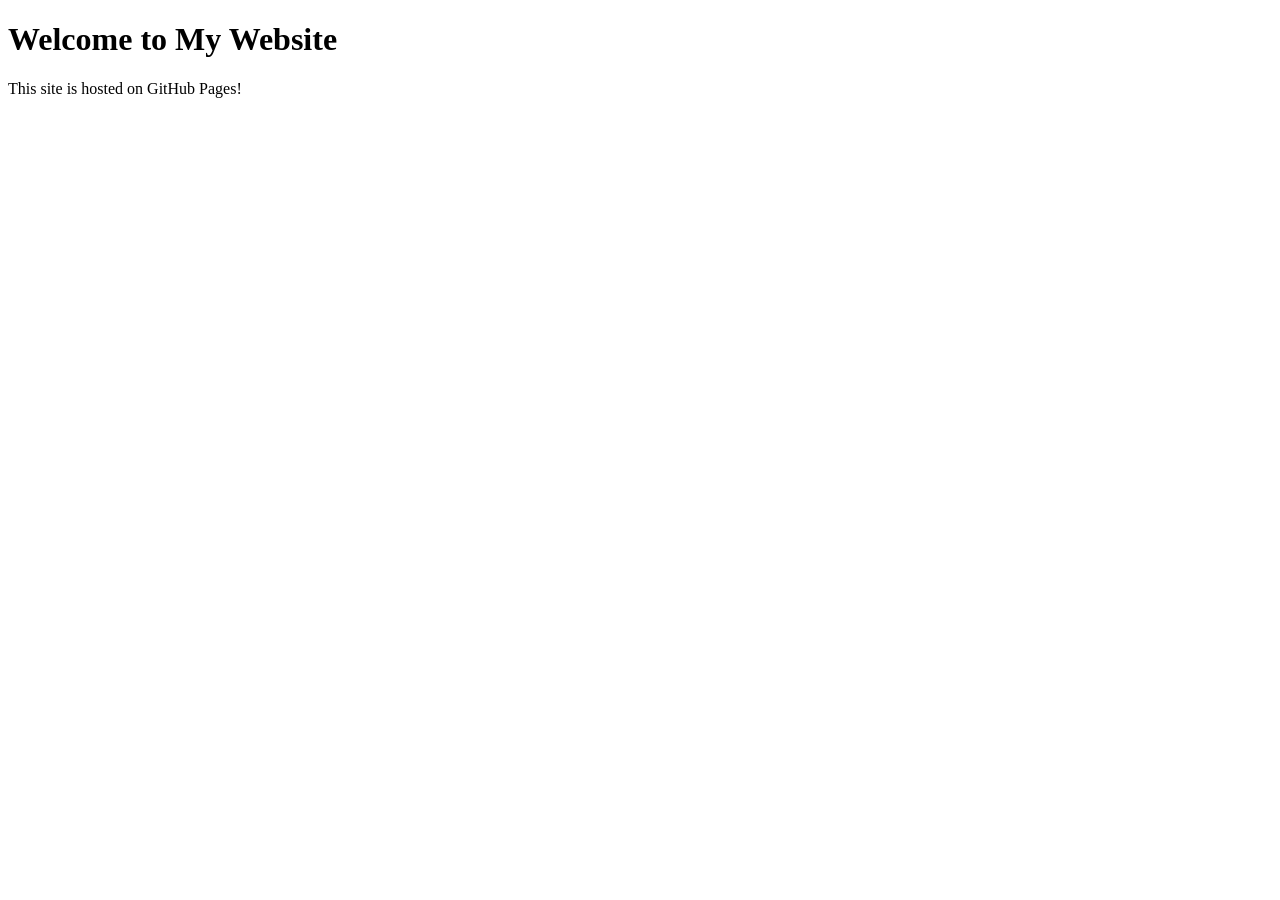
==== index.html @ 497965e1 "Add initial HTML structure for portfolio site" ====
<!DOCTYPE html>
<html lang="en">
<head>
    <meta charset="UTF-8">
    <meta name="viewport" content="width=device-width, initial-scale=1.0">
    <title>My Portfolio</title>
</head>
<body>
    <h1>Welcome to My Website</h1>
    <p>This site is hosted on GitHub Pages!</p>
</body>
</html>
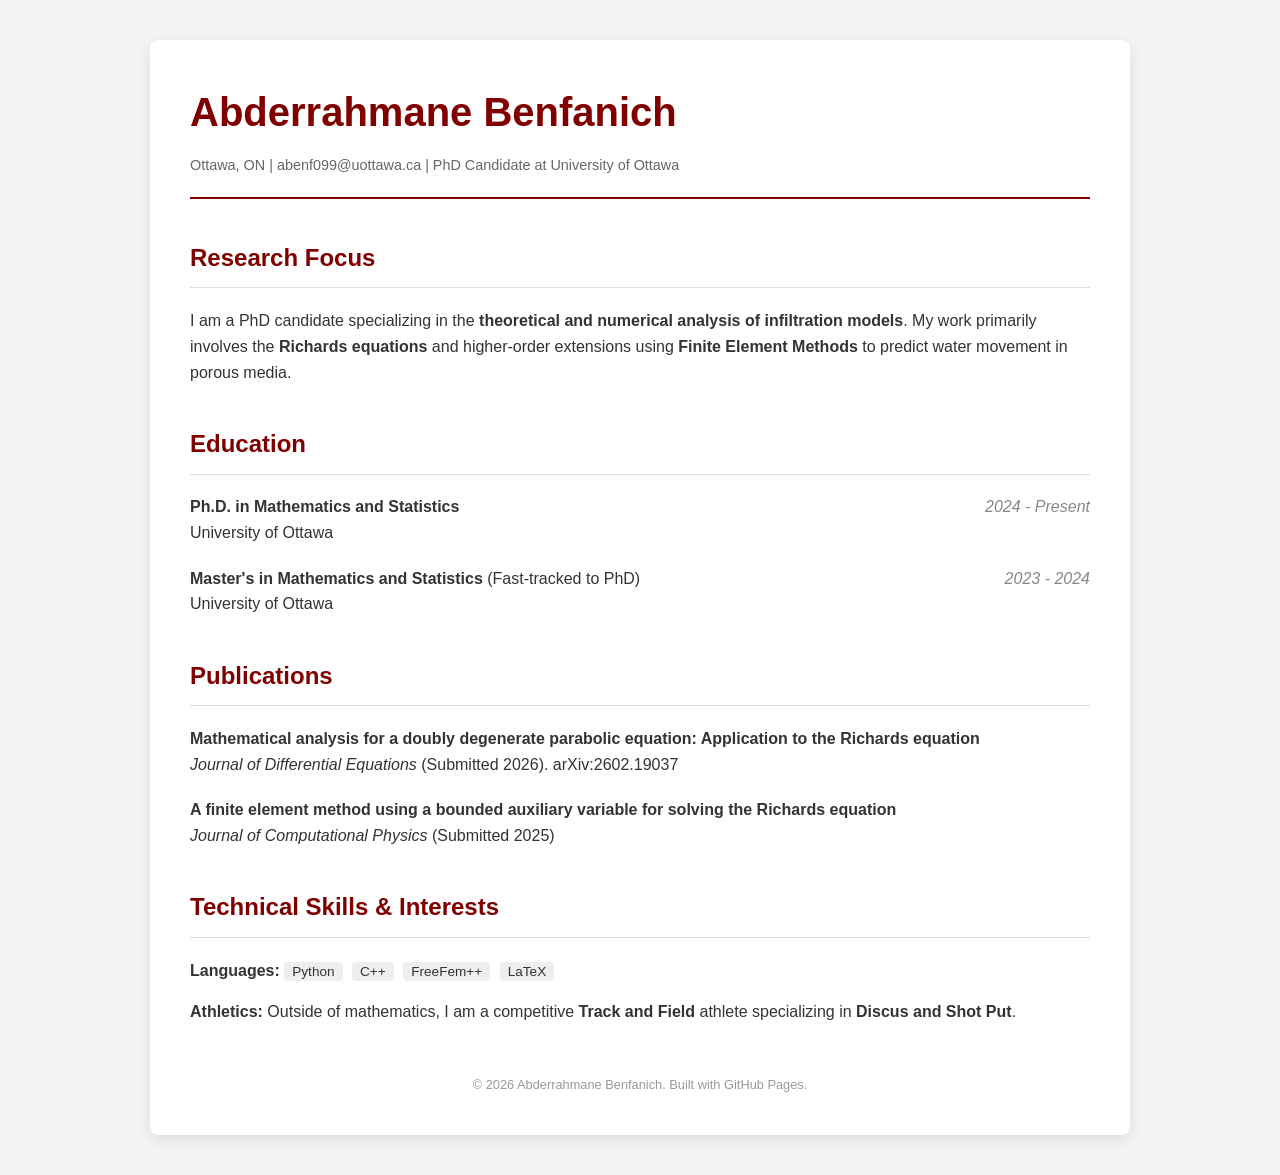
==== commit 19b2a0dc: "Update index.html" ====
--- a/index.html
+++ b/index.html
@@ -3,10 +3,80 @@
 <head>
     <meta charset="UTF-8">
     <meta name="viewport" content="width=device-width, initial-scale=1.0">
-    <title>My Portfolio</title>
+    <title>Abderrahmane Benfanich | PhD Candidate</title>
+    <style>
+        :root { --primary: #800000; --text: #333; --bg: #f4f4f4; }
+        body { font-family: 'Helvetica Neue', Helvetica, Arial, sans-serif; line-height: 1.6; color: var(--text); background: var(--bg); margin: 0; }
+        .container { max-width: 900px; margin: 40px auto; background: white; padding: 40px; box-shadow: 0 4px 15px rgba(0,0,0,0.1); border-radius: 8px; }
+        header { border-bottom: 2px solid var(--primary); padding-bottom: 20px; margin-bottom: 30px; }
+        h1 { margin: 0; color: var(--primary); font-size: 2.5em; }
+        h2 { border-bottom: 1px solid #ddd; padding-bottom: 10px; margin-top: 40px; color: var(--primary); }
+        .contact-info { margin-top: 10px; font-size: 0.9em; color: #666; }
+        .project, .pub { margin-bottom: 20px; }
+        .date { float: right; color: #888; font-style: italic; }
+        .tag { background: #eee; padding: 2px 8px; border-radius: 4px; font-size: 0.85em; margin-right: 5px; }
+        ul { padding-left: 20px; }
+        @media (max-width: 600px) { .container { margin: 10px; padding: 20px; } .date { float: none; display: block; margin-bottom: 5px; } }
+    </style>
 </head>
 <body>
-    <h1>Welcome to My Website</h1>
-    <p>This site is hosted on GitHub Pages!</p>
+
+<div class="container">
+    <header>
+        <h1>Abderrahmane Benfanich</h1>
+        <div class="contact-info">
+            Ottawa, ON | abenf099@uottawa.ca | PhD Candidate at University of Ottawa
+        </div>
+    </header>
+
+    <section id="about">
+        <h2>Research Focus</h2>
+        <p>
+            I am a PhD candidate specializing in the <strong>theoretical and numerical analysis of infiltration models</strong>. 
+            My work primarily involves the <strong>Richards equations</strong> and higher-order extensions using <strong>Finite Element Methods</strong> to predict water movement in porous media.
+        </p>
+    </section>
+
+    <section id="education">
+        <h2>Education</h2>
+        <div class="project">
+            <span class="date">2024 - Present</span>
+            <strong>Ph.D. in Mathematics and Statistics</strong><br>
+            University of Ottawa
+        </div>
+        <div class="project">
+            <span class="date">2023 - 2024</span>
+            <strong>Master's in Mathematics and Statistics</strong> (Fast-tracked to PhD)<br>
+            University of Ottawa
+        </div>
+    </section>
+
+    <section id="publications">
+        <h2>Publications</h2>
+        <div class="pub">
+            <strong>Mathematical analysis for a doubly degenerate parabolic equation: Application to the Richards equation</strong><br>
+            <em>Journal of Differential Equations</em> (Submitted 2026). arXiv:2602.19037
+        </div>
+        <div class="pub">
+            <strong>A finite element method using a bounded auxiliary variable for solving the Richards equation</strong><br>
+            <em>Journal of Computational Physics</em> (Submitted 2025)
+        </div>
+    </section>
+
+    <section id="skills">
+        <h2>Technical Skills & Interests</h2>
+        <p>
+            <strong>Languages:</strong> <span class="tag">Python</span> <span class="tag">C++</span> <span class="tag">FreeFem++</span> <span class="tag">LaTeX</span>
+        </p>
+        <p>
+            <strong>Athletics:</strong> Outside of mathematics, I am a competitive <strong>Track and Field</strong> athlete specializing in <strong>Discus and Shot Put</strong>.
+        </p>
+    </section>
+
+    <footer style="margin-top: 50px; font-size: 0.8em; color: #999; text-align: center;">
+        &copy; 2026 Abderrahmane Benfanich. Built with GitHub Pages.
+    </footer>
+</div>
+
 </body>
 </html>
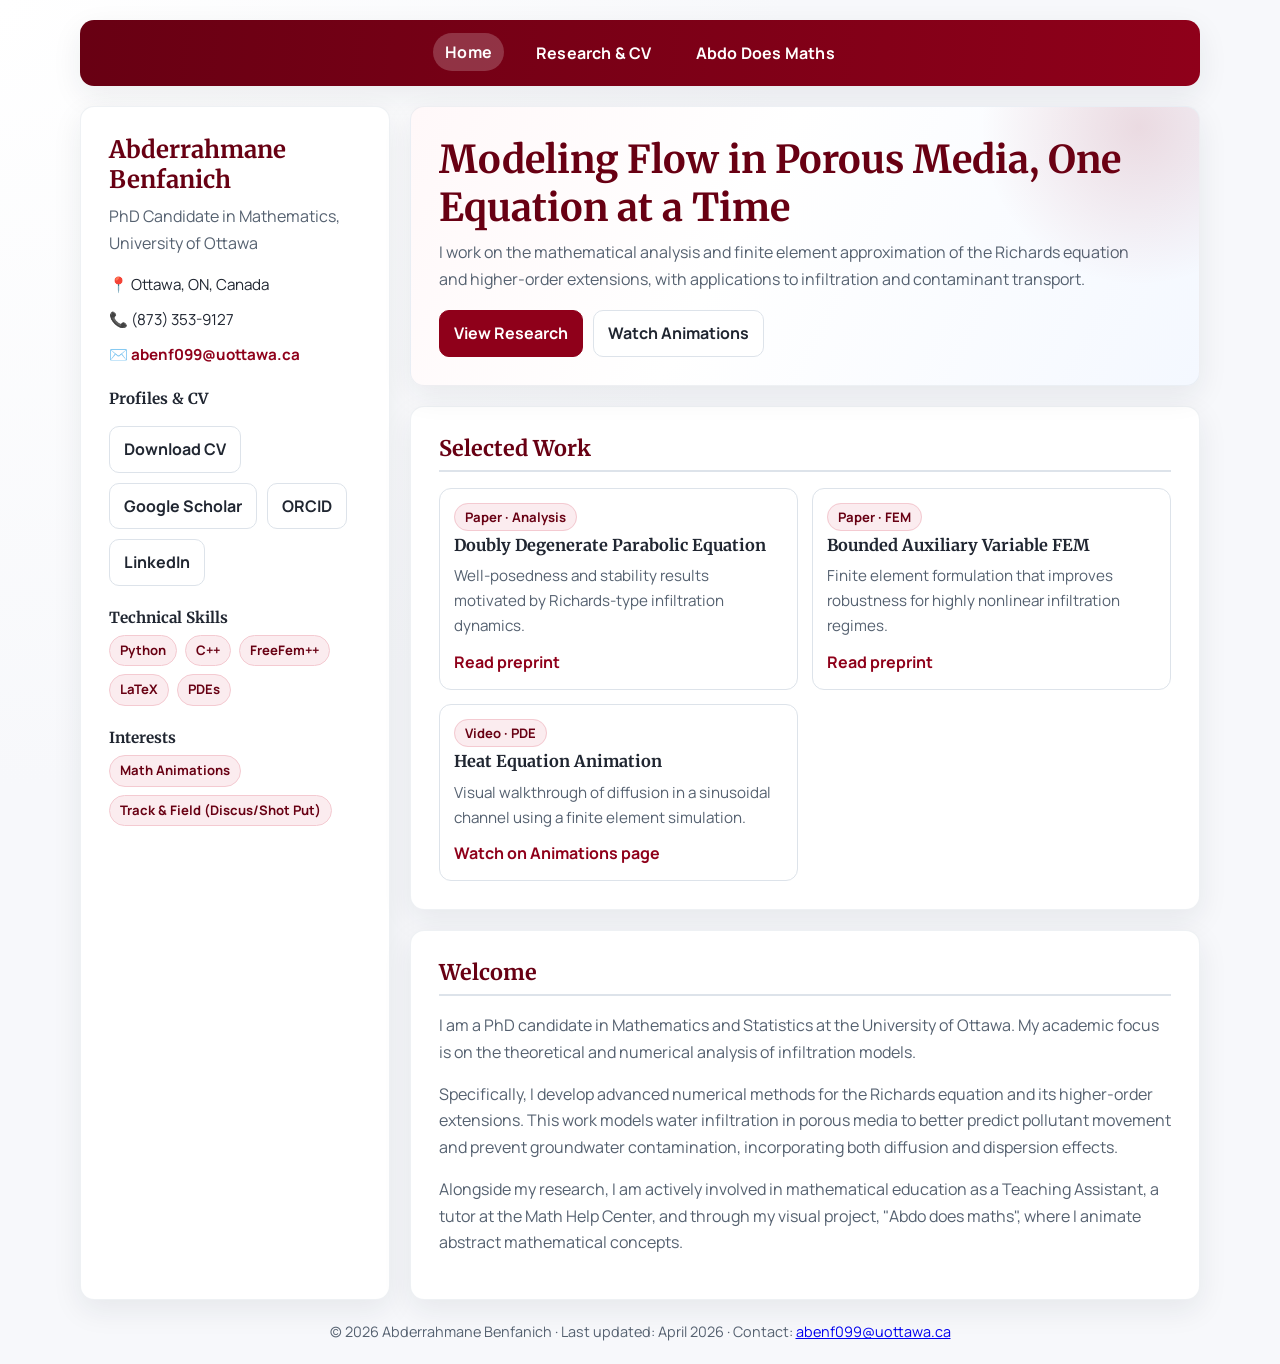
==== commit 71ba14ef: "auto update 2026-04-14 22:32" ====
--- a/index.html
+++ b/index.html
@@ -3,80 +3,132 @@
 <head>
     <meta charset="UTF-8">
     <meta name="viewport" content="width=device-width, initial-scale=1.0">
+    <meta name="description" content="PhD candidate in Mathematics at the University of Ottawa. Research on Richards equation, porous media flow, finite element methods, and mathematical visualization.">
+    <meta name="robots" content="index, follow">
+    <meta property="og:type" content="website">
+    <meta property="og:title" content="Abderrahmane Benfanich | PhD Candidate">
+    <meta property="og:description" content="Research portfolio and mathematical visualizations by Abderrahmane Benfanich.">
+    <meta property="og:url" content="https://abderrahmane-benfanich.github.io/index.html">
+    <meta property="og:image" content="https://abderrahmane-benfanich.github.io/social-preview.svg">
+    <meta property="og:image:alt" content="Abderrahmane Benfanich research portfolio preview">
+    <meta name="twitter:card" content="summary">
+    <meta name="twitter:title" content="Abderrahmane Benfanich | PhD Candidate">
+    <meta name="twitter:description" content="Research portfolio and mathematical visualizations by Abderrahmane Benfanich.">
+    <meta name="twitter:image" content="https://abderrahmane-benfanich.github.io/social-preview.svg">
+    <link rel="canonical" href="https://abderrahmane-benfanich.github.io/index.html">
+    <link rel="icon" type="image/svg+xml" href="favicon.svg">
+    <link rel="preconnect" href="https://fonts.googleapis.com">
+    <link rel="preconnect" href="https://fonts.gstatic.com" crossorigin>
+    <link href="https://fonts.googleapis.com/css2?family=Manrope:wght@400;600;700;800&family=Merriweather:wght@700;900&display=swap" rel="stylesheet">
+    <link rel="stylesheet" href="styles.css">
     <title>Abderrahmane Benfanich | PhD Candidate</title>
-    <style>
-        :root { --primary: #800000; --text: #333; --bg: #f4f4f4; }
-        body { font-family: 'Helvetica Neue', Helvetica, Arial, sans-serif; line-height: 1.6; color: var(--text); background: var(--bg); margin: 0; }
-        .container { max-width: 900px; margin: 40px auto; background: white; padding: 40px; box-shadow: 0 4px 15px rgba(0,0,0,0.1); border-radius: 8px; }
-        header { border-bottom: 2px solid var(--primary); padding-bottom: 20px; margin-bottom: 30px; }
-        h1 { margin: 0; color: var(--primary); font-size: 2.5em; }
-        h2 { border-bottom: 1px solid #ddd; padding-bottom: 10px; margin-top: 40px; color: var(--primary); }
-        .contact-info { margin-top: 10px; font-size: 0.9em; color: #666; }
-        .project, .pub { margin-bottom: 20px; }
-        .date { float: right; color: #888; font-style: italic; }
-        .tag { background: #eee; padding: 2px 8px; border-radius: 4px; font-size: 0.85em; margin-right: 5px; }
-        ul { padding-left: 20px; }
-        @media (max-width: 600px) { .container { margin: 10px; padding: 20px; } .date { float: none; display: block; margin-bottom: 5px; } }
-    </style>
 </head>
 <body>
+    <a class="skip-link" href="#main-content">Skip to main content</a>
 
-<div class="container">
-    <header>
-        <h1>Abderrahmane Benfanich</h1>
-        <div class="contact-info">
-            Ottawa, ON | abenf099@uottawa.ca | PhD Candidate at University of Ottawa
-        </div>
-    </header>
+    <nav class="navbar">
+        <a href="index.html" class="active">Home</a>
+        <a href="research.html">Research & CV</a>
+        <a href="animations.html">Abdo Does Maths</a>
+    </nav>
 
-    <section id="about">
-        <h2>Research Focus</h2>
-        <p>
-            I am a PhD candidate specializing in the <strong>theoretical and numerical analysis of infiltration models</strong>. 
-            My work primarily involves the <strong>Richards equations</strong> and higher-order extensions using <strong>Finite Element Methods</strong> to predict water movement in porous media.
-        </p>
-    </section>
+    <div class="content-wrapper layout-home">
+        <aside class="card">
+            <h1 class="profile-name">Abderrahmane Benfanich</h1>
+            <p class="muted profile-role">PhD Candidate in Mathematics, University of Ottawa</p>
+            <ul class="contact-list">
+                <li>📍 Ottawa, ON, Canada</li>
+                <li>📞 (873) 353-9127</li>
+                <li>✉️ <a href="mailto:abenf099@uottawa.ca">abenf099@uottawa.ca</a></li>
+            </ul>
 
-    <section id="education">
-        <h2>Education</h2>
-        <div class="project">
-            <span class="date">2024 - Present</span>
-            <strong>Ph.D. in Mathematics and Statistics</strong><br>
-            University of Ottawa
-        </div>
-        <div class="project">
-            <span class="date">2023 - 2024</span>
-            <strong>Master's in Mathematics and Statistics</strong> (Fast-tracked to PhD)<br>
-            University of Ottawa
-        </div>
-    </section>
+            <h2 class="block-title">Profiles & CV</h2>
+            <div class="inline-actions">
+                <a class="button" href="research.html#cv-download">Download CV</a>
+                <a class="button" href="https://scholar.google.com/citations?user=azba0i0AAAAJ&hl=en" target="_blank" rel="noopener noreferrer">Google Scholar</a>
+                <a class="button" href="https://orcid.org/0009-0009-8872-1913" target="_blank" rel="noopener noreferrer">ORCID</a>
+                <a class="button" href="https://www.linkedin.com/in/abderrahmane-benfanich-63b996229/" target="_blank" rel="noopener noreferrer">LinkedIn</a>
+            </div>
 
-    <section id="publications">
-        <h2>Publications</h2>
-        <div class="pub">
-            <strong>Mathematical analysis for a doubly degenerate parabolic equation: Application to the Richards equation</strong><br>
-            <em>Journal of Differential Equations</em> (Submitted 2026). arXiv:2602.19037
-        </div>
-        <div class="pub">
-            <strong>A finite element method using a bounded auxiliary variable for solving the Richards equation</strong><br>
-            <em>Journal of Computational Physics</em> (Submitted 2025)
-        </div>
-    </section>
+            <h2 class="block-title">Technical Skills</h2>
+                <div class="tag-cloud">
+                    <span class="tag">Python</span><span class="tag">C++</span><span class="tag">FreeFem++</span><span class="tag">LaTeX</span><span class="tag">PDEs</span>
+                </div>
 
-    <section id="skills">
-        <h2>Technical Skills & Interests</h2>
-        <p>
-            <strong>Languages:</strong> <span class="tag">Python</span> <span class="tag">C++</span> <span class="tag">FreeFem++</span> <span class="tag">LaTeX</span>
-        </p>
-        <p>
-            <strong>Athletics:</strong> Outside of mathematics, I am a competitive <strong>Track and Field</strong> athlete specializing in <strong>Discus and Shot Put</strong>.
-        </p>
-    </section>
+            <h2 class="block-title">Interests</h2>
+                <div class="tag-cloud">
+                    <span class="tag">Math Animations</span><span class="tag">Track & Field (Discus/Shot Put)</span>
+                </div>
+        </aside>
 
-    <footer style="margin-top: 50px; font-size: 0.8em; color: #999; text-align: center;">
-        &copy; 2026 Abderrahmane Benfanich. Built with GitHub Pages.
+        <main id="main-content">
+            <section class="card hero">
+                <h2 class="hero-title">Modeling Flow in Porous Media, One Equation at a Time</h2>
+                <p class="hero-subtitle">I work on the mathematical analysis and finite element approximation of the Richards equation and higher-order extensions, with applications to infiltration and contaminant transport.</p>
+                <div class="hero-actions">
+                    <a class="button button-primary" href="research.html">View Research</a>
+                    <a class="button" href="animations.html">Watch Animations</a>
+                </div>
+            </section>
+
+            <section class="card card-spaced">
+                <h2 class="section-title">Selected Work</h2>
+                <div class="work-grid">
+                    <article class="work-card">
+                        <span class="tag">Paper · Analysis</span>
+                        <h3>Doubly Degenerate Parabolic Equation</h3>
+                        <p>Well-posedness and stability results motivated by Richards-type infiltration dynamics.</p>
+                        <a href="https://arxiv.org/abs/2602.19037" target="_blank" rel="noopener noreferrer">Read preprint</a>
+                    </article>
+                    <article class="work-card">
+                        <span class="tag">Paper · FEM</span>
+                        <h3>Bounded Auxiliary Variable FEM</h3>
+                        <p>Finite element formulation that improves robustness for highly nonlinear infiltration regimes.</p>
+                        <a href="https://arxiv.org/abs/2510.13012" target="_blank" rel="noopener noreferrer">Read preprint</a>
+                    </article>
+                    <article class="work-card">
+                        <span class="tag">Video · PDE</span>
+                        <h3>Heat Equation Animation</h3>
+                        <p>Visual walkthrough of diffusion in a sinusoidal channel using a finite element simulation.</p>
+                        <a href="animations.html">Watch on Animations page</a>
+                    </article>
+                </div>
+            </section>
+
+            <section class="card card-spaced">
+            <h2 class="section-title">Welcome</h2>
+            <p>I am a PhD candidate in Mathematics and Statistics at the University of Ottawa. My academic focus is on the theoretical and numerical analysis of infiltration models.</p>
+            <p>Specifically, I develop advanced numerical methods for the Richards equation and its higher-order extensions. This work models water infiltration in porous media to better predict pollutant movement and prevent groundwater contamination, incorporating both diffusion and dispersion effects.</p>
+            <p>Alongside my research, I am actively involved in mathematical education as a Teaching Assistant, a tutor at the Math Help Center, and through my visual project, "Abdo does maths", where I animate abstract mathematical concepts.</p>
+            </section>
+        </main>
+    </div>
+
+    <footer class="site-footer">
+        © 2026 Abderrahmane Benfanich · Last updated: April 2026 · Contact: <a href="mailto:abenf099@uottawa.ca">abenf099@uottawa.ca</a>
     </footer>
-</div>
+
+    <script type="application/ld+json">
+    {
+      "@context": "https://schema.org",
+      "@type": "Person",
+      "name": "Abderrahmane Benfanich",
+      "jobTitle": "PhD Candidate in Mathematics",
+      "affiliation": {
+        "@type": "CollegeOrUniversity",
+        "name": "University of Ottawa"
+      },
+      "address": {
+        "@type": "PostalAddress",
+        "addressLocality": "Ottawa",
+        "addressRegion": "ON",
+        "addressCountry": "CA"
+      },
+      "email": "mailto:abenf099@uottawa.ca",
+      "telephone": "+1-873-353-9127",
+      "url": "https://abderrahmane-benfanich.github.io/index.html"
+    }
+    </script>
 
 </body>
-</html>
+</html>
--- a/styles.css
+++ b/styles.css
@@ -0,0 +1,566 @@
+:root {
+    --primary: #8f001a;
+    --primary-dark: #680013;
+    --primary-soft: #fbecef;
+    --ink-1: #202631;
+    --ink-2: #556170;
+    --bg: #f7f8fb;
+    --card: #ffffff;
+    --line: #dde3ea;
+    --shadow: 0 10px 30px rgba(25, 35, 45, 0.08);
+    --radius: 14px;
+    --content-width: 1120px;
+}
+
+* {
+    box-sizing: border-box;
+}
+
+html,
+body {
+    margin: 0;
+    padding: 0;
+}
+
+body {
+    font-family: "Manrope", "Segoe UI", Roboto, Helvetica, Arial, sans-serif;
+    line-height: 1.65;
+    color: var(--ink-1);
+    background:
+        radial-gradient(circle at 0% 0%, #ffffff 0%, #f7f8fb 42%),
+        linear-gradient(140deg, #f9fbff 0%, #f3f4f8 100%);
+    padding: 20px;
+}
+
+.skip-link {
+    position: absolute;
+    left: 12px;
+    top: -52px;
+    padding: 10px 14px;
+    background: #ffffff;
+    color: var(--primary-dark);
+    border: 2px solid var(--primary);
+    border-radius: 10px;
+    text-decoration: none;
+    font-weight: 700;
+    z-index: 2000;
+    transition: top 0.2s ease;
+}
+
+.skip-link:focus-visible {
+    top: 12px;
+}
+
+h1,
+h2,
+h3,
+h4 {
+    font-family: "Merriweather", Georgia, "Times New Roman", serif;
+    color: var(--ink-1);
+    line-height: 1.25;
+}
+
+p {
+    color: var(--ink-2);
+}
+
+.navbar {
+    background: linear-gradient(95deg, var(--primary-dark) 0%, var(--primary) 100%);
+    max-width: var(--content-width);
+    margin: 0 auto 20px;
+    padding: 14px 24px;
+    border-radius: var(--radius);
+    box-shadow: var(--shadow);
+    display: flex;
+    justify-content: center;
+    gap: 20px;
+    flex-wrap: wrap;
+}
+
+.navbar a {
+    color: #ffffff;
+    text-decoration: none;
+    font-weight: 700;
+    font-size: 1rem;
+    letter-spacing: 0.2px;
+    padding: 6px 12px;
+    border-radius: 999px;
+    transition: background-color 0.2s ease, transform 0.2s ease;
+}
+
+.navbar a:hover,
+.navbar a.active {
+    background-color: rgba(255, 255, 255, 0.2);
+    transform: translateY(-1px);
+}
+
+.content-wrapper {
+    max-width: var(--content-width);
+    margin: 0 auto;
+    display: grid;
+    gap: 20px;
+}
+
+.layout-home {
+    grid-template-columns: 310px 1fr;
+}
+
+.card {
+    background: var(--card);
+    border-radius: var(--radius);
+    box-shadow: var(--shadow);
+    padding: 28px;
+    border: 1px solid rgba(221, 227, 234, 0.5);
+}
+
+.card-spaced {
+    margin-top: 20px;
+}
+
+.profile-name {
+    margin: 0;
+    color: var(--primary-dark);
+}
+
+.profile-role {
+    margin-top: 8px;
+}
+
+.page-title {
+    margin-top: 0;
+    color: var(--primary-dark);
+}
+
+.section-title-top {
+    margin-top: 28px;
+}
+
+.text-left {
+    text-align: left;
+}
+
+.hero {
+    position: relative;
+    overflow: hidden;
+    background:
+        linear-gradient(118deg, #fff8f9 0%, #ffffff 42%, #f4f8ff 100%);
+}
+
+.hero::before {
+    content: "";
+    position: absolute;
+    width: 320px;
+    height: 320px;
+    border-radius: 50%;
+    background: radial-gradient(circle, rgba(143, 0, 26, 0.13) 0%, rgba(143, 0, 26, 0) 70%);
+    top: -140px;
+    right: -100px;
+    pointer-events: none;
+}
+
+.hero-title {
+    margin: 0 0 8px;
+    font-size: clamp(1.8rem, 3vw, 2.4rem);
+    color: var(--primary-dark);
+}
+
+.hero-subtitle {
+    margin: 0;
+    max-width: 70ch;
+}
+
+.hero-actions,
+.inline-actions {
+    margin-top: 18px;
+    display: flex;
+    gap: 10px;
+    flex-wrap: wrap;
+}
+
+.inline-actions-start {
+    justify-content: flex-start;
+    margin-top: 8px;
+}
+
+.button {
+    display: inline-flex;
+    align-items: center;
+    justify-content: center;
+    gap: 6px;
+    text-decoration: none;
+    border: 1px solid var(--line);
+    border-radius: 10px;
+    padding: 9px 14px;
+    font-weight: 700;
+    color: var(--ink-1);
+    background: #fff;
+    transition: transform 0.2s ease, box-shadow 0.2s ease, background-color 0.2s ease;
+}
+
+.button-small {
+    padding: 7px 11px;
+    font-size: 0.85rem;
+}
+
+.button:hover {
+    transform: translateY(-1px);
+    box-shadow: 0 8px 18px rgba(32, 38, 49, 0.08);
+}
+
+.button-primary {
+    border-color: var(--primary);
+    background: var(--primary);
+    color: #fff;
+}
+
+.button-primary:hover {
+    background: var(--primary-dark);
+}
+
+.section-title {
+    margin: 0 0 16px;
+    font-size: 1.35rem;
+    color: var(--primary-dark);
+    border-bottom: 2px solid var(--line);
+    padding-bottom: 8px;
+}
+
+.work-grid {
+    display: grid;
+    grid-template-columns: repeat(auto-fit, minmax(240px, 1fr));
+    gap: 14px;
+}
+
+.work-card {
+    border: 1px solid var(--line);
+    border-radius: 12px;
+    padding: 14px;
+    background: #fff;
+}
+
+.work-card h3 {
+    margin: 6px 0;
+    font-size: 1.02rem;
+}
+
+.work-card p {
+    margin: 8px 0 10px;
+    font-size: 0.95rem;
+}
+
+.work-card a {
+    color: var(--primary);
+    text-decoration: none;
+    font-weight: 700;
+}
+
+.work-card a:hover {
+    text-decoration: underline;
+}
+
+.muted {
+    color: var(--ink-2);
+}
+
+.contact-list {
+    list-style: none;
+    padding: 0;
+    margin: 0;
+    display: grid;
+    gap: 10px;
+    font-size: 0.95rem;
+}
+
+.contact-list a {
+    color: var(--primary);
+    text-decoration: none;
+    font-weight: 700;
+}
+
+.contact-list a:hover {
+    text-decoration: underline;
+}
+
+.block-title {
+    font-size: 0.95rem;
+    margin: 22px 0 8px;
+    color: var(--ink-1);
+}
+
+.tag-cloud {
+    display: flex;
+    flex-wrap: wrap;
+    gap: 8px;
+}
+
+.tag {
+    background: var(--primary-soft);
+    color: var(--primary-dark);
+    border: 1px solid #f4cad1;
+    padding: 4px 10px;
+    border-radius: 999px;
+    font-size: 0.82rem;
+    font-weight: 700;
+}
+
+.meta-row {
+    display: flex;
+    justify-content: space-between;
+    align-items: baseline;
+    gap: 16px;
+    flex-wrap: wrap;
+}
+
+.meta-date {
+    color: var(--primary);
+    font-size: 0.9rem;
+    font-weight: 700;
+}
+
+.item {
+    margin-bottom: 24px;
+}
+
+.item:last-child {
+    margin-bottom: 0;
+}
+
+.item-subtitle {
+    font-style: italic;
+    color: var(--ink-2);
+    font-size: 0.95rem;
+}
+
+.item-title {
+    margin: 0;
+    font-size: 1.1rem;
+}
+
+.publication-title {
+    margin: 0;
+    font-size: 1.06rem;
+}
+
+.item p,
+.item ul {
+    margin-top: 8px;
+    margin-bottom: 0;
+}
+
+.publication-list {
+    display: grid;
+    gap: 14px;
+}
+
+.publication-card {
+    border: 1px solid var(--line);
+    border-radius: 12px;
+    padding: 16px;
+    background: #fff;
+}
+
+.publication-card h4 {
+    margin: 0 0 6px;
+    font-size: 1.02rem;
+}
+
+.publication-links {
+    display: flex;
+    flex-wrap: wrap;
+    gap: 8px;
+    margin-top: 10px;
+}
+
+.publication-actions {
+    display: flex;
+    flex-wrap: wrap;
+    gap: 8px;
+    margin-top: 10px;
+}
+
+.publication-actions .button {
+    text-decoration: none;
+}
+
+.doi-pending {
+    display: inline-flex;
+    align-items: center;
+    padding: 7px 10px;
+    border: 1px dashed var(--line);
+    border-radius: 10px;
+    font-size: 0.85rem;
+    color: var(--ink-2);
+    background: #fcfdff;
+}
+
+.copy-feedback {
+    font-size: 0.85rem;
+    color: var(--ink-2);
+    align-self: center;
+}
+
+.publication-links a {
+    color: var(--primary);
+    text-decoration: none;
+    font-weight: 700;
+}
+
+.publication-links a:hover {
+    text-decoration: underline;
+}
+
+.grid-container {
+    display: grid;
+    grid-template-columns: repeat(auto-fit, minmax(260px, 1fr));
+    gap: 16px;
+    margin-top: 24px;
+}
+
+.video-box {
+    background: #fff;
+    border-radius: 12px;
+    padding: 16px;
+    border: 1px solid var(--line);
+    text-align: left;
+}
+
+.video-box h3 {
+    margin: 0 0 6px;
+    font-size: 1.1rem;
+}
+
+.video-meta {
+    display: flex;
+    justify-content: space-between;
+    align-items: center;
+    gap: 8px;
+    flex-wrap: wrap;
+    margin-bottom: 10px;
+}
+
+.video-date {
+    color: var(--ink-2);
+    font-size: 0.88rem;
+}
+
+.tiktok-frame {
+    position: relative;
+    width: 100%;
+    padding-top: 177.78%;
+    border-radius: 10px;
+    overflow: hidden;
+    background: #000;
+}
+
+.tiktok-frame iframe {
+    position: absolute;
+    inset: 0;
+    width: 100%;
+    height: 100%;
+    border: 0;
+}
+
+.embed-loader {
+    position: absolute;
+    inset: 0;
+    border: 0;
+    width: 100%;
+    height: 100%;
+    display: flex;
+    flex-direction: column;
+    align-items: center;
+    justify-content: center;
+    gap: 8px;
+    cursor: pointer;
+    color: #fff;
+    background:
+        linear-gradient(145deg, rgba(104, 0, 19, 0.95), rgba(16, 24, 40, 0.9)),
+        radial-gradient(circle at 18% 12%, rgba(255, 255, 255, 0.2), rgba(255, 255, 255, 0));
+    transition: transform 0.2s ease;
+}
+
+.embed-loader:hover {
+    transform: scale(1.01);
+}
+
+.embed-loader:focus-visible {
+    outline: 3px solid #2b7fff;
+    outline-offset: -3px;
+}
+
+.embed-loader__label {
+    font-size: 1rem;
+    font-weight: 800;
+    letter-spacing: 0.2px;
+}
+
+.embed-loader__hint {
+    font-size: 0.82rem;
+    opacity: 0.9;
+}
+
+.video-fallback {
+    margin-top: 10px;
+    font-size: 0.9rem;
+}
+
+.video-fallback a {
+    color: var(--primary);
+    text-decoration: none;
+    font-weight: 700;
+}
+
+.video-fallback a:hover {
+    text-decoration: underline;
+}
+
+.visually-hidden {
+    position: absolute;
+    width: 1px;
+    height: 1px;
+    padding: 0;
+    margin: -1px;
+    overflow: hidden;
+    clip: rect(0, 0, 0, 0);
+    white-space: nowrap;
+    border: 0;
+}
+
+.site-footer {
+    max-width: var(--content-width);
+    margin: 20px auto 0;
+    color: var(--ink-2);
+    font-size: 0.9rem;
+    text-align: center;
+}
+
+a:focus-visible,
+button:focus-visible,
+iframe:focus-visible {
+    outline: 3px solid #2b7fff;
+    outline-offset: 2px;
+    border-radius: 8px;
+}
+
+@media (max-width: 860px) {
+    body {
+        padding: 14px;
+    }
+
+    .layout-home {
+        grid-template-columns: 1fr;
+    }
+
+    .card {
+        padding: 20px;
+    }
+}
+
+@media (prefers-reduced-motion: reduce) {
+    *,
+    *::before,
+    *::after {
+        transition: none !important;
+        animation: none !important;
+    }
+}
